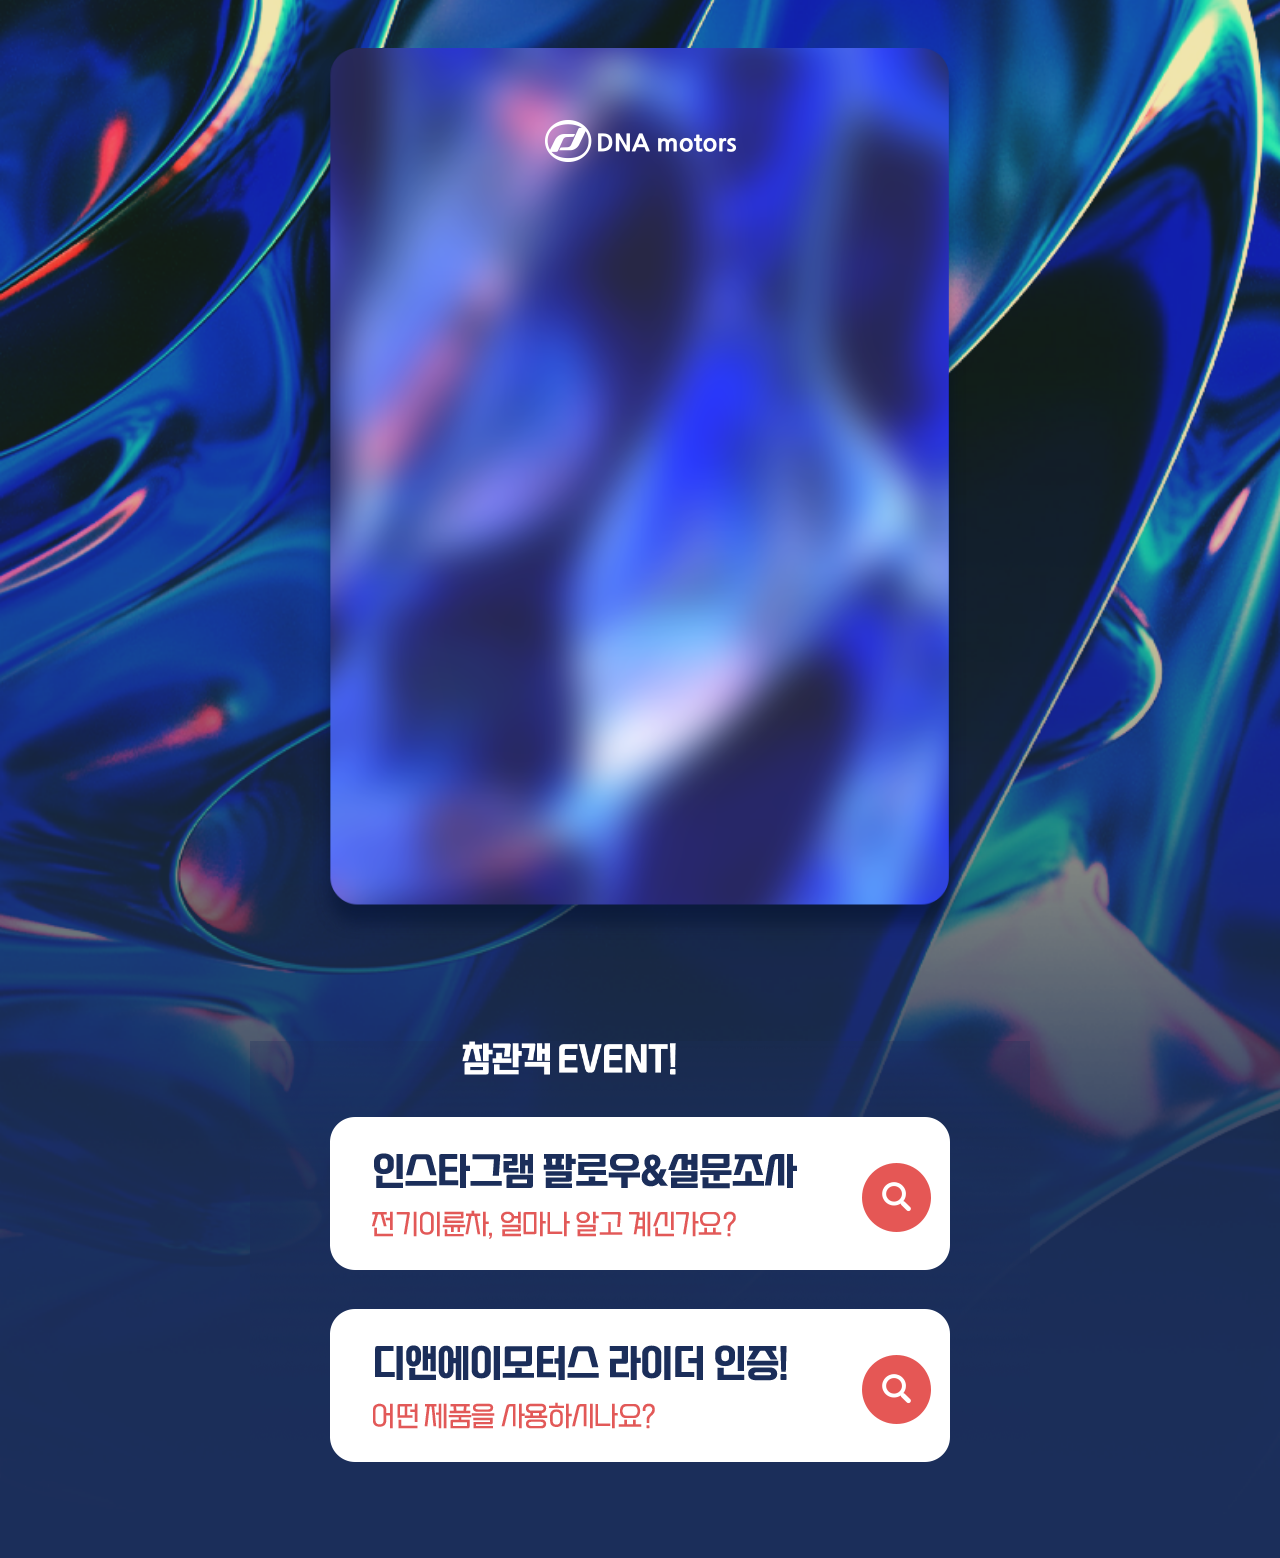
==== index.html @ aa75ff39 "[First commit]" ====
<!DOCTYPE html>
<html lang="kr">
<head>
    <meta charset="UTF-8">
    <meta name="viewport" content="width=device-width, initial-scale=1.0">
    <title>tvN 15주년 이벤트 페이지</title>
    <link rel="stylesheet" href="css/reset.css">
    <link rel="stylesheet" href="css/mainAnimation.css">
    <link rel="stylesheet" href="css/style.css">
    <link rel="stylesheet" media="screen and (max-width: 900px) and (min-width:500px)" href="css/tablet.css">
    <link rel="stylesheet" media="screen and (max-width: 500px)" href="css/mobile.css">
    <link rel="apple-touch-icon" sizes="180x180" href="images/favicon/apple-touch-icon.png">
    <link rel="icon" type="image/png" sizes="32x32" href="images/favicon/favicon-32x32.png">
    <link rel="icon" type="image/png" sizes="16x16" href="images/favicon/favicon-16x16.png">
    <link rel="manifest" href="images/favicon/site.webmanifest">
    <meta property="og:title" content="tvN 15주년 이벤트" />
    <meta property="og:type" content="website" />
    <meta property="og:url" content="http://tvn15funpark.com/" />
    <meta property="og:image" content="images/openGraph.jpeg" />
</head>
<body>
    <div class="wrap">
        <main>
            <div class="visual">
                <h1 id="logo"><img src="images/logo.png" alt="DNA moters"></h1>
                <div class="info">
                    <h2 class="title">
                        <span class="subtitle">
                            <img src="images/subtitle.png" alt="오감만족 즐거움 팝업 카페">
                        </span>
                        <strong class="maintitle">
                            <img src="images/maintitle.png" alt="즐거움 파크로 놀러 오세요">
                        </strong>
                    </h2>
                    <p class="date">
                        <img src="images/date.png" src="2021.10.9(토) - 10.24(일)">
                    </p>
                </div>
                
                <div class="btn__wrap">
                    <a href="./map.html" class="event__map-btn">
                        <img src="images/main-btn-1.png" alt="행사장 평면도">
                    </a>
                    <a href="./faq.html" class="event__faq-btn">
                        <img src="images/main-btn-2.png" alt="행사장 FAQ">
                    </a>
                </div>

                
            </div>
        </main>
        <div class="event">
            <h2 class="title">
                <img src="images/event/event-title.png" alt="즐거움파크 EVENT">
            </h2>
            <div class="btn__wrap">
                <a href="https://doda.app/quiz/q8pdtK8JLF" target="_blank">
                    <img src="images/event/event-btn-1.png" alt="tvN 향기 투표 이벤트 / tvN에 어울리는 향기는?">
                </a>
                <a href="https://doda.app/quiz/pBRUmT6kcw" target="_blank">
                    <img src="images/event/event-btn-2.png" alt="tvN 캐릭터 성향 테스트 / 나와 가장 많이 닮은 tvN 캐릭터는 누구?">
                </a>
            </div>
        </div>
    </div>
    <script src="script/script.js"></script>
</body>
</html>
---- css/mainAnimation.css ----
@keyframes on {
    0%{
        opacity: 0;
    }
    100% {
        opacity: 1;
    }
}

@keyframes leftMove {
    0%{
        left: -150%
    }
    100% {
        left: -100%;
    }
}

@keyframes rightMove {
    0%{
        right: -150%
    }
    100% {
        right: -100%;
    }
}
---- css/style.css ----
/* Common CSS */
* {
    box-sizing: border-box;
}

html {
    font-size: 16px;
}

body {
    background:url("../images/background.png") no-repeat center;
    background-size: cover;
    display: flex;
    justify-content: center;
    align-items: center;
    padding: 0;
}

main {
    max-width: 780px;
    width: 100vw;
    overflow: hidden;
    padding: 3rem 1.5rem;
    /* background:url("../images/background.png") no-repeat center;
    background-size: cover; */
    display: flex;
    align-items: center;
    justify-content: center;
    position: relative;
}

img {
    width: 100%;
}

.wrap {
    position: relative;
    overflow: hidden;
}

/* Visual CSS */
.visual {
    max-width: 654px;
    max-height: 1045px;
    width: 100%;
    height: 100%;
    display: flex;
    flex-direction: column;
    align-items: center;
    justify-content: center;
    background:url("../images/visual.png") no-repeat center top;
    background-size:contain;
    padding: 4.5rem;
}



#logo {
    max-width: 12rem;
    padding-bottom: 4rem;
    /* opacity: 0;
    animation: on 1s ease-in-out forwards; */
}

.info {
    display: flex;
    flex-direction: column;
    align-items: center;
}

.info .title {
    display: flex;
    flex-direction: column;
    align-items: center;
    padding-bottom: 3rem;
}

.info .title .subtitle {
    max-width: 386px;
    width: 100%;
    padding-bottom: 2rem;
    position: relative;
    
}

.info .title .subtitle img {
    opacity: 0;
    animation: on .7s 1s ease-in forwards;    
}

.info .title .maintitle {
    opacity: 0;
    max-width: 345rem;
    animation: on 1s ease-in forwards;
}

.info .date {
    max-width: 23.875rem;
    padding-bottom: 5rem;
    opacity: 0;
    animation: on .7s .3s ease-in forwards;
}

.btn__wrap {
    display: flex;
    align-items: center;
    z-index: 100;
}

.btn__wrap a {
    max-width: 382px;
    display: inline-block;
    padding:2px 0;
}

.btn__wrap .event__map-btn {
    opacity: 0;
    animation: on 1s .5s ease-out forwards;
}

.btn__wrap .event__faq-btn {
    opacity: 0;
    animation: on 1s .7s ease-out forwards;
}

/* Event CSS */
.event {
    background:url("../images/bottom-background.png") no-repeat center;
    background-size: 100% 200%;
    max-width: 780px;
    max-height: 643px;
    width: 100%;
    display: flex;
    align-items: center;
    justify-content: center;
    flex-direction: column;
    padding: 0 3.75rem 5rem 3.75rem;
}

.event h2 {
    padding: 0 1rem;
    text-align: left;
    margin-bottom: 1rem;
}

.event h2 img {
    width: 60%;
}

.event .btn__wrap a {
    max-width: 659px;
    padding: .5rem 0;
}

.info-wrap {
    position: relative;
    display: flex;
    justify-content: center;
    align-items: center;
}

.event .btn__wrap {
    flex-direction: column;
}

a.topBtn {
    position: absolute;
    top:1%;
    right: 2.5%;
    width: 3rem;
    height: 3rem;
    text-align: center;
    z-index: 300;
    background: none;
    border: 0px;
}

a.bottomBtn {
    position: absolute;
    bottom:2.5%;
    z-index: 300;
    width: 60%;
    padding: 0;
    display: flex;
    background: none;
    border: 0px;
}
---- css/tablet.css ----
html {
    font-size: 12px;
}

body {
    padding:0;
}

.leaf .leaf-top {
    position: absolute;
    top:0;
    left: 0;
    max-width: 13.75rem;
}

.leaf .leaf-bottom {
    position: absolute;
    bottom:0;
    right: 0;
    max-width: 12.75rem;
}
---- css/mobile.css ----
html {
    font-size: 8px;
}

body {
    padding:0;
}


main {
    padding: 3rem 1.5rem;
}

/* Visual */
#logo {
    max-width: 12rem;
}

.info .title .subtitle {
    max-width: 28rem;
}

.info .date {
    max-width: 22rem;
}


/* Event */
.event {
    padding: 0 2.5rem 3rem 2.5rem;
}

.btn__wrap a {
    max-width: 34rem;
    display: inline-block;
}

.event h2 {
    
}
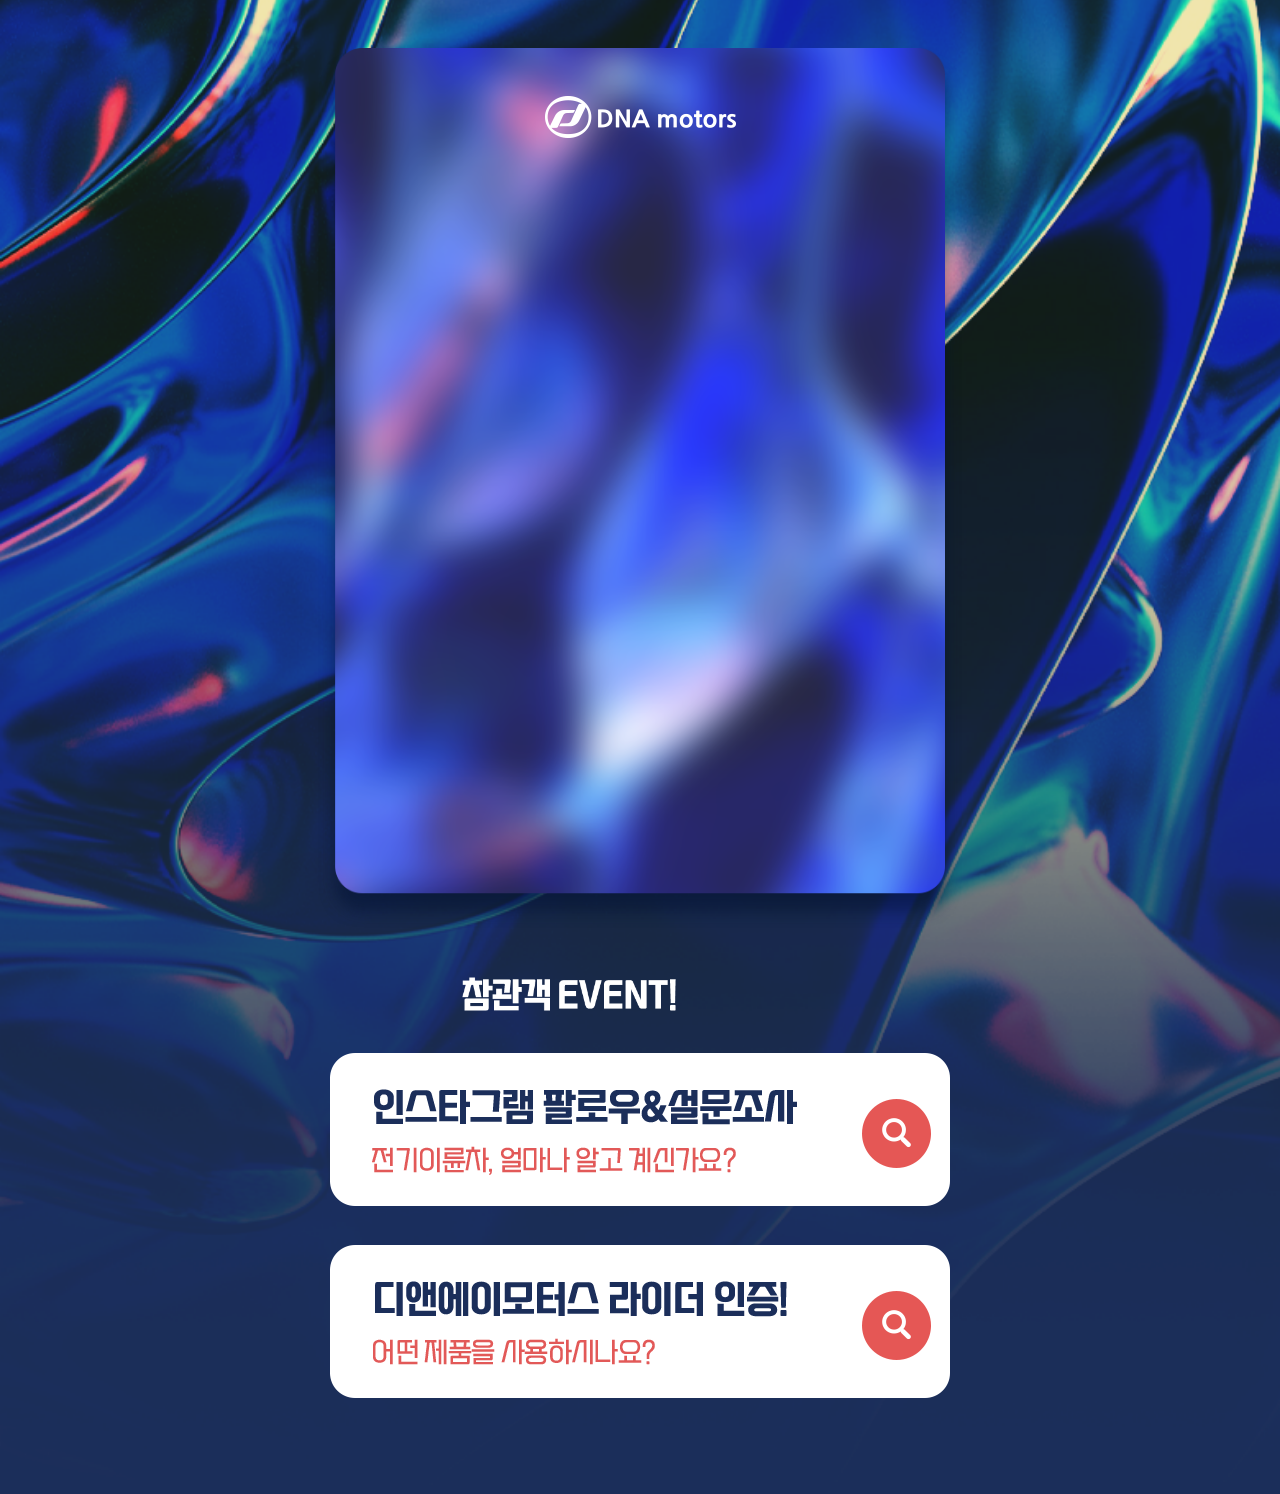
==== commit 1ff8670a: "[Second]" ====
--- a/index.html
+++ b/index.html
@@ -3,20 +3,18 @@
 <head>
     <meta charset="UTF-8">
     <meta name="viewport" content="width=device-width, initial-scale=1.0">
-    <title>tvN 15주년 이벤트 페이지</title>
+    <title>디앤에이모터스 전시관람백서</title>
     <link rel="stylesheet" href="css/reset.css">
     <link rel="stylesheet" href="css/mainAnimation.css">
     <link rel="stylesheet" href="css/style.css">
     <link rel="stylesheet" media="screen and (max-width: 900px) and (min-width:500px)" href="css/tablet.css">
     <link rel="stylesheet" media="screen and (max-width: 500px)" href="css/mobile.css">
-    <link rel="apple-touch-icon" sizes="180x180" href="images/favicon/apple-touch-icon.png">
-    <link rel="icon" type="image/png" sizes="32x32" href="images/favicon/favicon-32x32.png">
-    <link rel="icon" type="image/png" sizes="16x16" href="images/favicon/favicon-16x16.png">
+    <link rel="icon" type="image/ico" sizes="64x64" href="images/favicon/favicon.ico">
     <link rel="manifest" href="images/favicon/site.webmanifest">
-    <meta property="og:title" content="tvN 15주년 이벤트" />
+    <meta property="og:title" content="디앤에이모터스 전시관람백서!" />
     <meta property="og:type" content="website" />
-    <meta property="og:url" content="http://tvn15funpark.com/" />
-    <meta property="og:image" content="images/openGraph.jpeg" />
+    <meta property="og:url" content="http://dnamotors.exhibition.co.kr/" />
+    <meta property="og:image" content="images/openGraph.png" />
 </head>
 <body>
     <div class="wrap">
@@ -26,23 +24,23 @@
                 <div class="info">
                     <h2 class="title">
                         <span class="subtitle">
-                            <img src="images/subtitle.png" alt="오감만족 즐거움 팝업 카페">
+                            <img src="images/main/subtitle.png" alt="고객의 일상과 가치를 연결하는">
                         </span>
                         <strong class="maintitle">
-                            <img src="images/maintitle.png" alt="즐거움 파크로 놀러 오세요">
+                            <img src="images/main/maintitle.png" alt="디앤에이모터스 전시관람백서!">
                         </strong>
                     </h2>
                     <p class="date">
-                        <img src="images/date.png" src="2021.10.9(토) - 10.24(일)">
+                        <img src="images/main/date.png" src="2021.11.12(금) ~ 11.14(일)">
                     </p>
                 </div>
                 
                 <div class="btn__wrap">
                     <a href="./map.html" class="event__map-btn">
-                        <img src="images/main-btn-1.png" alt="행사장 평면도">
+                        <img src="images/main/main-btn-1.png" alt="전시장 안내도">
                     </a>
                     <a href="./faq.html" class="event__faq-btn">
-                        <img src="images/main-btn-2.png" alt="행사장 FAQ">
+                        <img src="images/main/main-btn-2.png" alt="행사장 FAQ">
                     </a>
                 </div>
 
@@ -51,14 +49,14 @@
         </main>
         <div class="event">
             <h2 class="title">
-                <img src="images/event/event-title.png" alt="즐거움파크 EVENT">
+                <img src="images/main/event-title.png" alt="참관객 EVENT!">
             </h2>
             <div class="btn__wrap">
-                <a href="https://doda.app/quiz/q8pdtK8JLF" target="_blank">
-                    <img src="images/event/event-btn-1.png" alt="tvN 향기 투표 이벤트 / tvN에 어울리는 향기는?">
+                <a href="" target="_blank">
+                    <img src="images/main/event-btn-1.png" alt="인스타그램팔로우 & 설문조사, 전기이륜차, 얼마나 알고 계신가요?">
                 </a>
-                <a href="https://doda.app/quiz/pBRUmT6kcw" target="_blank">
-                    <img src="images/event/event-btn-2.png" alt="tvN 캐릭터 성향 테스트 / 나와 가장 많이 닮은 tvN 캐릭터는 누구?">
+                <a href="" target="_blank">
+                    <img src="images/main/event-btn-2.png" alt="디앤에이모터스 라이더 인증! 어떤 제품을 사용하시나요?">
                 </a>
             </div>
         </div>
--- a/css/style.css
+++ b/css/style.css
@@ -8,7 +8,7 @@
 }
 
 body {
-    background:url("../images/background.png") no-repeat center;
+    background:url("../images/main/background.png") no-repeat center;
     background-size: cover;
     display: flex;
     justify-content: center;
@@ -48,18 +48,16 @@
     flex-direction: column;
     align-items: center;
     justify-content: center;
-    background:url("../images/visual.png") no-repeat center top;
+    background:url("../images/main/visual.png") no-repeat center top;
     background-size:contain;
-    padding: 4.5rem;
+    padding: 3rem 4.5rem;
 }
 
 
 
 #logo {
     max-width: 12rem;
-    padding-bottom: 4rem;
-    /* opacity: 0;
-    animation: on 1s ease-in-out forwards; */
+    padding-bottom: 3rem;
 }
 
 .info {
@@ -125,8 +123,6 @@
 
 /* Event CSS */
 .event {
-    background:url("../images/bottom-background.png") no-repeat center;
-    background-size: 100% 200%;
     max-width: 780px;
     max-height: 643px;
     width: 100%;
@@ -177,11 +173,94 @@
 
 a.bottomBtn {
     position: absolute;
-    bottom:2.5%;
+    bottom:1rem;
     z-index: 300;
     width: 60%;
     padding: 0;
     display: flex;
     background: none;
     border: 0px;
+}
+
+
+
+
+
+/* faq */
+body.faq {
+    background:url("../images/QnA/background.png") no-repeat center;
+}
+
+.faq .info-wrap .faq-img {
+    margin: 6rem 0 10rem 0;
+}
+
+
+
+
+
+/* guidemap */
+body.guidemap {
+    background:url("../images/guidemap/background.png") no-repeat center;
+    background-size: cover;
+}
+
+.guidemap .item-wrap {
+    display: flex;
+    flex-direction: column;
+    align-items: center;
+}
+
+.guidemap .item-wrap h1 {
+    width: 30%;
+    padding: 2rem 0;
+}
+
+.guidemap .item-wrap h2 {
+    width: 80%;
+    padding-bottom: 1rem;
+}
+
+.guidemap .map-img {
+    padding: 2rem 0 1rem;
+}
+
+.guidemap .info-wrap {
+    margin: 6rem 1rem;
+    padding: 0 2rem 5rem;
+    background: url("../images/guidemap/infobox.png") no-repeat center top;
+    background-size: cover;
+}
+
+.guidemap .info-wrap .product {
+    padding: 1rem 1rem 0 0;
+}
+
+.guidemap .info-wrap .product .product-info {
+    width: 100%;
+    display: flex;
+    justify-content: center;
+    align-items: center;
+}
+
+.guidemap .info-wrap .product .product-info .product-img {
+    width: 40%;
+    height: 100%;
+    padding: 0 1rem;
+}
+
+.guidemap .info-wrap .product .product-info .product-explanation-wrap {
+    width: 60%;
+    padding-left: 1rem;
+}
+
+.guidemap .info-wrap .product .product-info .product-explanation-wrap .product-btn {
+    width: 60%;
+    margin-top: 1rem;
+}
+
+.guidemap a.bottomBtn {
+    left:50%;
+    bottom:0rem;
+    transform: translateX(-50%);
 }